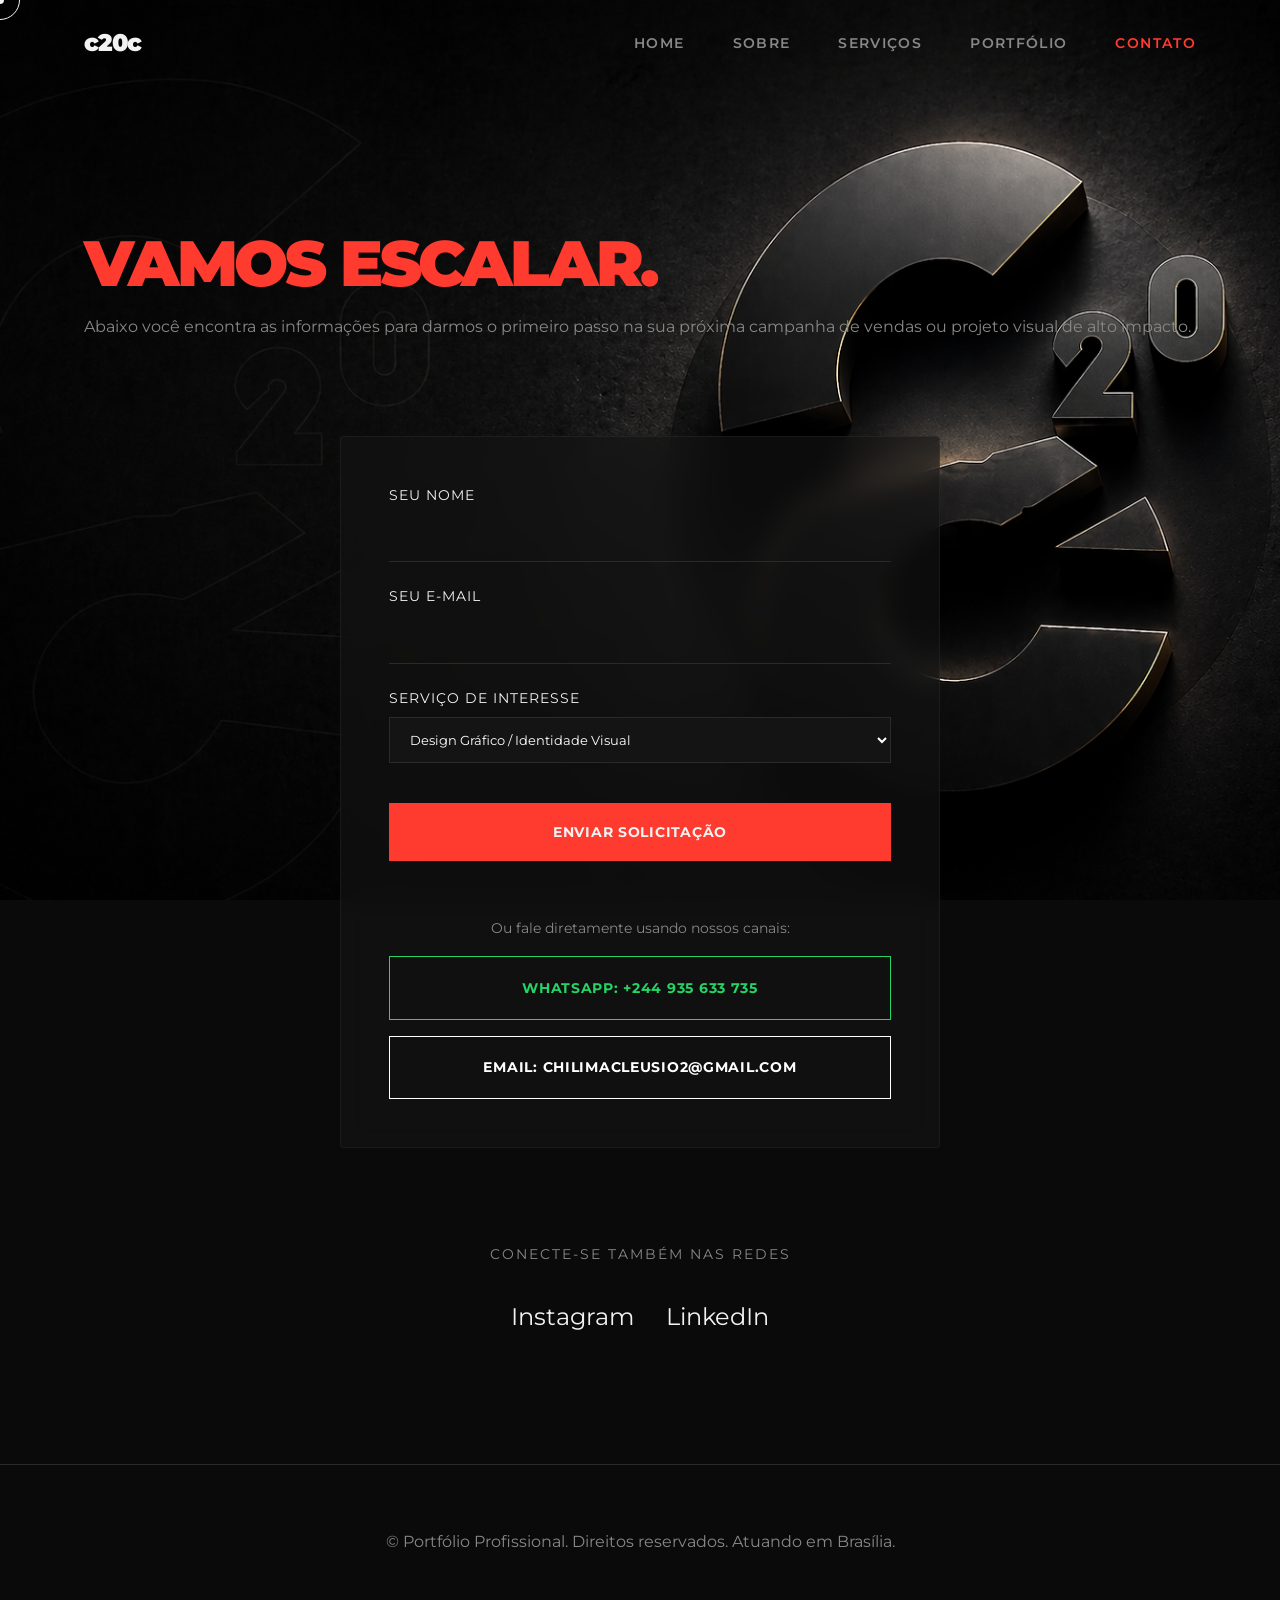
==== contato.html @ b5552719 "Convert PHP project to pure HTML for Vercel deployment" ====
<!DOCTYPE html>
<html lang="pt-BR">
<head>
    <meta charset="UTF-8">
    <meta name="viewport" content="width=device-width, initial-scale=1.0">
    <title>Portfólio Profissional | Design, Vídeo e Tráfego</title>
    <link rel="stylesheet" href="assets/css/style.css">
</head>
<body>

<!-- Custom Cursor Elements -->
<div class="cursor-dot"></div>
<div class="cursor-outline"></div>

<header id="main-header">
    <div class="container nav-container">
        <a href="index.html" class="logo">c20c</a>
        <button class="mobile-toggle" aria-label="Abrir menu">
            <span></span><span></span><span></span>
        </button>
        <nav class="nav-menu">
            <ul>
                <li><a href="index.php" class="">Home</a></li>
                <li><a href="sobre.html" class="">Sobre</a></li>
                <li><a href="servicos.html" class="">Serviços</a></li>
                <li><a href="portfolio.html" class="">Portfólio</a></li>
                <li><a href="contato.html" class="active">Contato</a></li>
            </ul>
        </nav>
    </div>
</header>
<main>



<section class="section">
    <div class="container" style="padding-top: 100px;">
        <h1 class="oversized-text" style="color: var(--accent);">Vamos Escalar.</h1>
        <p>Abaixo você encontra as informações para darmos o primeiro passo na sua próxima campanha de vendas ou projeto visual de alto impacto.</p>

        <div style="display: grid; grid-template-columns: 1fr; gap: 4rem; padding-top: 4rem;">
            <!-- Formulário Contato Custom -->
            <div class="glass-panel" style="padding: 3rem; max-width: 600px; margin: 0 auto; width: 100%;">
                <form action="#" method="POST" style="display: flex; flex-direction: column; gap: 1.5rem;">
                    
                    <div style="display: flex; flex-direction: column; gap: 0.5rem;">
                        <label for="nome" style="font-family: var(--font-heading); font-size: 0.85rem; text-transform: uppercase; letter-spacing: 1px; color: var(--text-main);">Seu Nome</label>
                        <input type="text" id="nome" name="nome" required style="background: transparent; border: none; border-bottom: 1px solid var(--border-color); padding: 0.8rem 0; color: #fff; font-family: var(--font-body); font-size: 1.1rem; outline: none; transition: var(--transition-smooth);">
                    </div>

                    <div style="display: flex; flex-direction: column; gap: 0.5rem;">
                        <label for="email" style="font-family: var(--font-heading); font-size: 0.85rem; text-transform: uppercase; letter-spacing: 1px; color: var(--text-main);">Seu E-mail</label>
                        <input type="email" id="email" name="email" required style="background: transparent; border: none; border-bottom: 1px solid var(--border-color); padding: 0.8rem 0; color: #fff; font-family: var(--font-body); font-size: 1.1rem; outline: none; transition: var(--transition-smooth);">
                    </div>

                    <div style="display: flex; flex-direction: column; gap: 0.5rem;">
                        <label for="interesse" style="font-family: var(--font-heading); font-size: 0.85rem; text-transform: uppercase; letter-spacing: 1px; color: var(--text-main);">Serviço de Interesse</label>
                        <select id="interesse" name="interesse" style="background: var(--bg-panel); border: 1px solid var(--border-color); padding: 0.8rem 1rem; color: #fff; font-family: var(--font-heading); outline: none;">
                            <option value="design">Design Gráfico / Identidade Visual</option>
                            <option value="video">Videomaker / Edição</option>
                            <option value="trafego">Gestão de Tráfego Pago / Escala</option>
                            <option value="consultoria">Consultoria Geral</option>
                        </select>
                    </div>

                    <button type="submit" class="btn" style="margin-top: 1rem; width: 100%;">Enviar Solicitação</button>
                    
                    <div style="text-align: center; margin-top: 2rem;">
                        <p style="font-size: 0.9rem; margin-bottom: 1rem;">Ou fale diretamente usando nossos canais:</p>
                        <a href="https://wa.me/244935633735" target="_blank" class="btn btn-secondary" style="border-color: #25D366; color: #25D366; width: 100%; display: inline-block; margin-bottom: 1rem;">WhatsApp: +244 935 633 735</a>
                        <a href="mailto:chilimacleusio2@gmail.com" class="btn btn-secondary" style="border-color: #fff; color: #fff; width: 100%; display: inline-block;">Email: chilimacleusio2@gmail.com</a>
                    </div>
                </form>
            </div>
            
            <div style="text-align: center; margin-top: 2rem;">
                <p style="font-family: var(--font-heading); font-size: 0.85rem; text-transform: uppercase; letter-spacing: 2px;">Conecte-se também nas redes</p>
                <div style="display: flex; justify-content: center; gap: 2rem; margin-top: 1rem;">
                    <a href="#" style="color: var(--text-main); font-size: 1.5rem; text-decoration: none; font-family: var(--font-heading);">Instagram</a>
                    <a href="#" style="color: var(--text-main); font-size: 1.5rem; text-decoration: none; font-family: var(--font-heading);">LinkedIn</a>
                </div>
            </div>
            
        </div>
    </div>
</section>

<!-- Adicionando focus effect basico aos inputs no CSS in-line (usando style.css proximo projeto) -->
<style>
input:focus {
    border-bottom: 1px solid var(--accent) !important;
}
</style>



</main>
<footer>
    <div class="container">
        <p>&copy; <?php echo date('Y'); ?> Portfólio Profissional. Direitos reservados. Atuando em Brasília.</p>
    </div>
</footer>

<script src="assets/js/main.js"></script>
</body>
</html>
---- assets/css/style.css ----
@import url('https://fonts.googleapis.com/css2?family=Cormorant+Garamond:wght@300;400;600&family=Montserrat:wght@300;400;700;900&display=swap');

html {
  scroll-behavior: smooth;
}

:root {
  /* Dark Premium Palette (No Neon) */
  --bg-dark: #0A0A0A;
  --bg-panel: #141414;
  --text-main: #F2F2F2;
  --text-muted: #888888;
  --accent: #FF3B30; /* Red/Orange agressivo para conversão */
  --border-color: #2A2A2A;
  
  /* Typography */
  --font-heading: 'Montserrat', sans-serif;
  --font-body: 'Montserrat', sans-serif;
  
  /* Transitions */
  --transition-smooth: all 0.4s cubic-bezier(0.25, 0.46, 0.45, 0.94);
  --glass-bg: rgba(20, 20, 20, 0.6);
  --glass-border: rgba(255, 255, 255, 0.05);
}

@keyframes pulse {
  0%, 100% { opacity: 1; transform: translateX(0); }
  50% { opacity: 0.5; transform: translateX(5px); }
}

* {
  margin: 0;
  padding: 0;
  box-sizing: border-box;
}

body {
  background-color: var(--bg-dark);
  background-image: url('../images/bg-c20c.png'); /* Imagem cobrindo o site todo */
  background-size: cover;
  background-position: center;
  background-attachment: fixed;
  color: var(--text-main);
  font-family: var(--font-body);
  font-size: 1rem;
  line-height: 1.6;
  overflow-x: hidden;
  /* Custom Cursor Base */
  cursor: none;
}

.cursor-dot {
  width: 8px;
  height: 8px;
  background-color: var(--text-main);
}

.cursor-outline {
  width: 40px;
  height: 40px;
  border: 1px solid var(--text-main);
}

.cursor-dot, .cursor-outline {
  position: fixed;
  top: 0;
  left: 0;
  transform: translate(-50%, -50%);
  border-radius: 50%;
  z-index: 9999;
  pointer-events: none;
  transition: transform 0.15s ease-out, background-color 0.15s;
}

/* Horizontal Scroll Utilities for Servicos */
.h-scroll-container {
  display: flex;
  overflow-x: auto;
  scroll-snap-type: x mandatory;
  -webkit-overflow-scrolling: touch;
  gap: 2rem;
  padding: 4rem 5%;
  /* Hide scrollbar */
  scrollbar-width: none;
}
.h-scroll-container::-webkit-scrollbar {
  display: none;
}
.scroll-item {
  scroll-snap-align: center;
  flex: 0 0 calc(100vw - 10%); /* mostly full width minus padding */
  max-width: 900px;
  display: flex;
  flex-direction: column;
}
@media (min-width: 1024px) {
  .scroll-item {
    flex-direction: row;
    flex: 0 0 80vw;
    align-items: center;
    gap: 4rem;
  }
}
.oversized-text {
  font-family: var(--font-heading);
  letter-spacing: -0.02em;
  font-weight: 700;
  line-height: 1.1;
  text-transform: uppercase;
}

.oversized-text {
  font-size: clamp(2rem, 5vw, 4.5rem);
  font-weight: 900;
  letter-spacing: -0.05em;
  color: var(--text-main);
  margin-bottom: 1rem;
}

p {
  color: var(--text-muted);
  margin-bottom: 2rem;
  font-size: clamp(1rem, 1.2vw, 1.15rem);
}

/* Glassmorphism & Cards */
.glass-panel {
  background: var(--glass-bg);
  backdrop-filter: blur(12px);
  -webkit-backdrop-filter: blur(12px);
  border: 1px solid var(--glass-border);
  border-radius: 4px;
}

/* Layout Utilities */
.container {
  width: 90%;
  max-width: 1400px;
  margin: 0 auto;
  padding: 0 20px;
}

.section {
  padding: 8rem 0;
  position: relative;
}

/* Navigation & Mobile Menu */
header {
  position: fixed;
  top: 0;
  width: 100%;
  z-index: 1000;
  padding: 1.5rem 0;
  background: transparent;
  transition: var(--transition-smooth);
}

header.scrolled {
  background: var(--glass-bg);
  backdrop-filter: blur(20px);
  border-bottom: 1px solid var(--glass-border);
}

.nav-container {
  display: flex;
  justify-content: space-between;
  align-items: center;
}

.logo {
  font-family: var(--font-heading);
  font-size: 1.5rem;
  font-weight: 900;
  text-decoration: none;
  color: var(--text-main);
  letter-spacing: -0.05em;
  position: relative;
  z-index: 1001; /* Above mobile menu */
}

/* Hero Section */
.hero-section {
  position: relative;
  z-index: 1;
}

.hero-section::before {
  content: '';
  position: absolute;
  top: 0;
  left: 0;
  width: 100%;
  height: 100%;
  /* Gradiente escuro na esquerda para dar leitura ao texto, ficando mais transparente na direita */
  background: linear-gradient(to right, rgba(10,10,10,0.95) 0%, rgba(10,10,10,0.7) 45%, rgba(10,10,10,0.2) 100%);
  z-index: -1;
}

.hero-content {
  position: relative;
  z-index: 2;
}

.nav-menu {
  display: flex;
}

nav ul {
  display: flex;
  list-style: none;
  gap: 3rem;
}

nav a {
  text-decoration: none;
  color: var(--text-muted);
  font-family: var(--font-heading);
  font-size: 0.85rem;
  font-weight: 600;
  text-transform: uppercase;
  letter-spacing: 0.1em;
  transition: var(--transition-smooth);
}

nav a:hover, nav a.active {
  color: var(--accent);
}

/* Mobile Toggle */
.mobile-toggle {
  display: none;
  flex-direction: column;
  gap: 6px;
  background: none;
  border: none;
  cursor: pointer;
  z-index: 1001;
  padding: 5px;
}

.mobile-toggle span {
  width: 30px;
  height: 2px;
  background-color: var(--text-main);
  transition: var(--transition-smooth);
}

.mobile-toggle.active span:nth-child(1) {
  transform: translateY(8px) rotate(45deg);
}

.mobile-toggle.active span:nth-child(2) {
  opacity: 0;
}

.mobile-toggle.active span:nth-child(3) {
  transform: translateY(-8px) rotate(-45deg);
}

@media (max-width: 768px) {
  .mobile-toggle {
    display: flex;
  }
  
  .nav-menu {
    position: fixed;
    top: 0;
    right: -100%;
    width: 100vw;
    height: 100vh;
    background: var(--bg-dark);
    flex-direction: column;
    justify-content: center;
    align-items: center;
    transition: right 0.4s cubic-bezier(0.77, 0, 0.175, 1);
  }
  
  .nav-menu.active {
    right: 0;
  }
  
  nav ul {
    flex-direction: column;
    align-items: center;
    gap: 2rem;
  }
  
  nav a {
    font-size: 1.5rem;
  }
  
  .hide-mobile {
    display: none;
  }
  
  .services-nav-header {
    flex-direction: column !important;
    align-items: flex-start !important;
    gap: 1.5rem !important;
  }
  
  .nav-btn {
    padding: 0.8rem 1.2rem !important;
    font-size: 1.2rem !important;
  }
}

/* Animations Scroll Reveal */
.animate-on-scroll {
  opacity: 0;
  transform: translateY(30px);
  transition: opacity 0.8s ease-out, transform 0.8s cubic-bezier(0.25, 0.46, 0.45, 0.94);
  will-change: opacity, transform;
}

.animate-on-scroll.visible {
  opacity: 1;
  transform: translateY(0);
}

/* Base Buttons */
.btn {
  display: inline-block;
  padding: 1.2rem 2.5rem;
  font-family: var(--font-heading);
  font-weight: 700;
  text-transform: uppercase;
  letter-spacing: 0.05em;
  text-decoration: none;
  font-size: 0.9rem;
  color: var(--text-main);
  background-color: var(--accent);
  border: 1px solid var(--accent);
  transition: var(--transition-smooth);
  cursor: pointer;
  text-align: center;
}

.btn-secondary {
  background-color: transparent;
  color: var(--text-main);
  border-color: var(--text-main);
}

.btn:hover {
  background-color: transparent;
  color: var(--accent);
}

.btn-secondary:hover {
  background-color: var(--text-main);
  color: var(--bg-dark);
}

.btn-giant {
  font-size: 1.2rem;
  padding: 1.5rem 3rem;
  width: 100%;
  max-width: 600px;
}

.services-nav-header {
  display: flex; 
  align-items: center; 
  justify-content: space-between; 
  margin-top: 2rem; 
  border-bottom: 1px solid var(--border-color); 
  padding-bottom: 1rem;
}

.nav-btn {
  padding: 0.5rem 1.5rem; 
  font-size: 1.2rem;
}

/* Footer */
footer {
  border-top: 1px solid var(--border-color);
  padding: 4rem 0;
  text-align: center;
  font-family: var(--font-heading);
  font-size: 0.9rem;
  color: var(--text-muted);
}
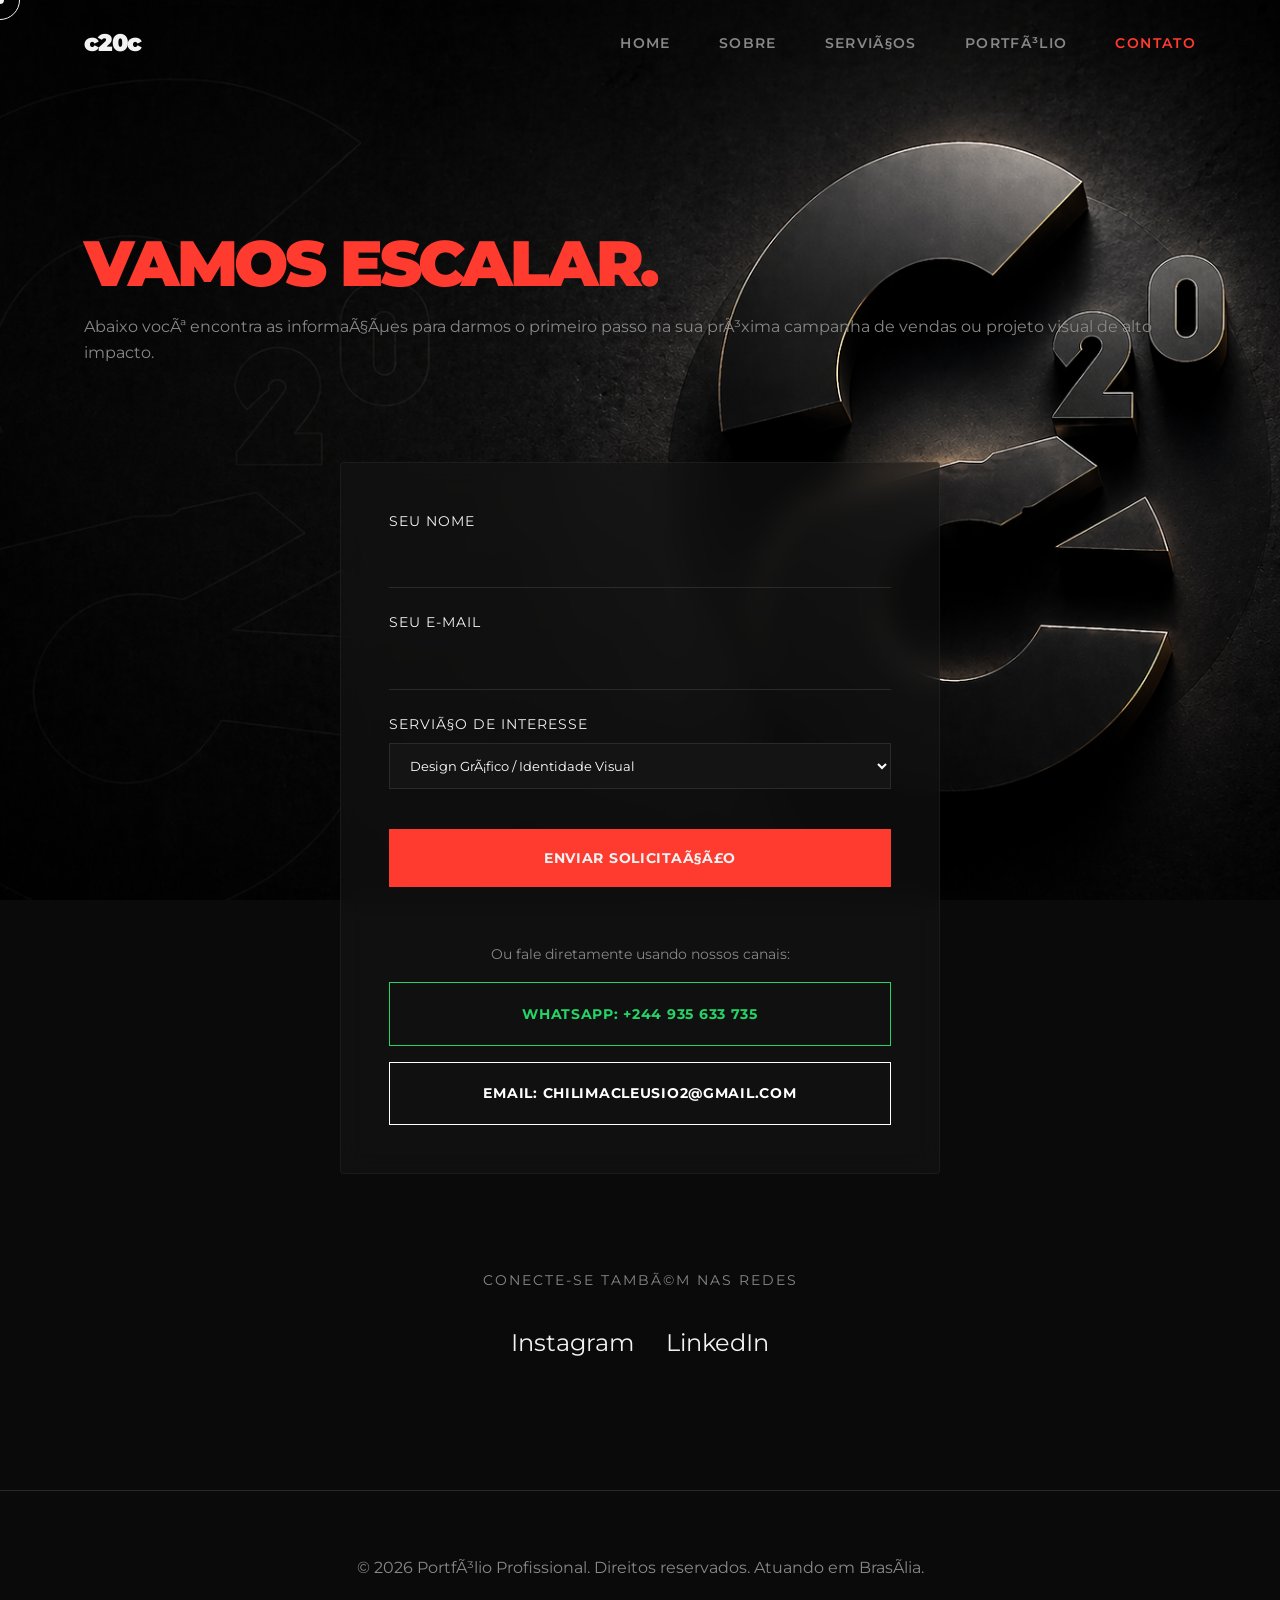
==== commit 1028cae8: "Fix trailing PHP links and date snippet" ====
--- a/contato.html
+++ b/contato.html
@@ -1,9 +1,9 @@
-<!DOCTYPE html>
+﻿<!DOCTYPE html>
 <html lang="pt-BR">
 <head>
     <meta charset="UTF-8">
     <meta name="viewport" content="width=device-width, initial-scale=1.0">
-    <title>Portfólio Profissional | Design, Vídeo e Tráfego</title>
+    <title>PortfÃ³lio Profissional | Design, VÃ­deo e TrÃ¡fego</title>
     <link rel="stylesheet" href="assets/css/style.css">
 </head>
 <body>
@@ -20,10 +20,10 @@
         </button>
         <nav class="nav-menu">
             <ul>
-                <li><a href="index.php" class="">Home</a></li>
+                <li><a href="index.html" class="">Home</a></li>
                 <li><a href="sobre.html" class="">Sobre</a></li>
-                <li><a href="servicos.html" class="">Serviços</a></li>
-                <li><a href="portfolio.html" class="">Portfólio</a></li>
+                <li><a href="servicos.html" class="">ServiÃ§os</a></li>
+                <li><a href="portfolio.html" class="">PortfÃ³lio</a></li>
                 <li><a href="contato.html" class="active">Contato</a></li>
             </ul>
         </nav>
@@ -36,10 +36,10 @@
 <section class="section">
     <div class="container" style="padding-top: 100px;">
         <h1 class="oversized-text" style="color: var(--accent);">Vamos Escalar.</h1>
-        <p>Abaixo você encontra as informações para darmos o primeiro passo na sua próxima campanha de vendas ou projeto visual de alto impacto.</p>
+        <p>Abaixo vocÃª encontra as informaÃ§Ãµes para darmos o primeiro passo na sua prÃ³xima campanha de vendas ou projeto visual de alto impacto.</p>
 
         <div style="display: grid; grid-template-columns: 1fr; gap: 4rem; padding-top: 4rem;">
-            <!-- Formulário Contato Custom -->
+            <!-- FormulÃ¡rio Contato Custom -->
             <div class="glass-panel" style="padding: 3rem; max-width: 600px; margin: 0 auto; width: 100%;">
                 <form action="#" method="POST" style="display: flex; flex-direction: column; gap: 1.5rem;">
                     
@@ -54,16 +54,16 @@
                     </div>
 
                     <div style="display: flex; flex-direction: column; gap: 0.5rem;">
-                        <label for="interesse" style="font-family: var(--font-heading); font-size: 0.85rem; text-transform: uppercase; letter-spacing: 1px; color: var(--text-main);">Serviço de Interesse</label>
+                        <label for="interesse" style="font-family: var(--font-heading); font-size: 0.85rem; text-transform: uppercase; letter-spacing: 1px; color: var(--text-main);">ServiÃ§o de Interesse</label>
                         <select id="interesse" name="interesse" style="background: var(--bg-panel); border: 1px solid var(--border-color); padding: 0.8rem 1rem; color: #fff; font-family: var(--font-heading); outline: none;">
-                            <option value="design">Design Gráfico / Identidade Visual</option>
-                            <option value="video">Videomaker / Edição</option>
-                            <option value="trafego">Gestão de Tráfego Pago / Escala</option>
+                            <option value="design">Design GrÃ¡fico / Identidade Visual</option>
+                            <option value="video">Videomaker / EdiÃ§Ã£o</option>
+                            <option value="trafego">GestÃ£o de TrÃ¡fego Pago / Escala</option>
                             <option value="consultoria">Consultoria Geral</option>
                         </select>
                     </div>
 
-                    <button type="submit" class="btn" style="margin-top: 1rem; width: 100%;">Enviar Solicitação</button>
+                    <button type="submit" class="btn" style="margin-top: 1rem; width: 100%;">Enviar SolicitaÃ§Ã£o</button>
                     
                     <div style="text-align: center; margin-top: 2rem;">
                         <p style="font-size: 0.9rem; margin-bottom: 1rem;">Ou fale diretamente usando nossos canais:</p>
@@ -74,7 +74,7 @@
             </div>
             
             <div style="text-align: center; margin-top: 2rem;">
-                <p style="font-family: var(--font-heading); font-size: 0.85rem; text-transform: uppercase; letter-spacing: 2px;">Conecte-se também nas redes</p>
+                <p style="font-family: var(--font-heading); font-size: 0.85rem; text-transform: uppercase; letter-spacing: 2px;">Conecte-se tambÃ©m nas redes</p>
                 <div style="display: flex; justify-content: center; gap: 2rem; margin-top: 1rem;">
                     <a href="#" style="color: var(--text-main); font-size: 1.5rem; text-decoration: none; font-family: var(--font-heading);">Instagram</a>
                     <a href="#" style="color: var(--text-main); font-size: 1.5rem; text-decoration: none; font-family: var(--font-heading);">LinkedIn</a>
@@ -97,10 +97,11 @@
 </main>
 <footer>
     <div class="container">
-        <p>&copy; <?php echo date('Y'); ?> Portfólio Profissional. Direitos reservados. Atuando em Brasília.</p>
+        <p>&copy; 2026 PortfÃ³lio Profissional. Direitos reservados. Atuando em BrasÃ­lia.</p>
     </div>
 </footer>
 
 <script src="assets/js/main.js"></script>
 </body>
 </html>
+
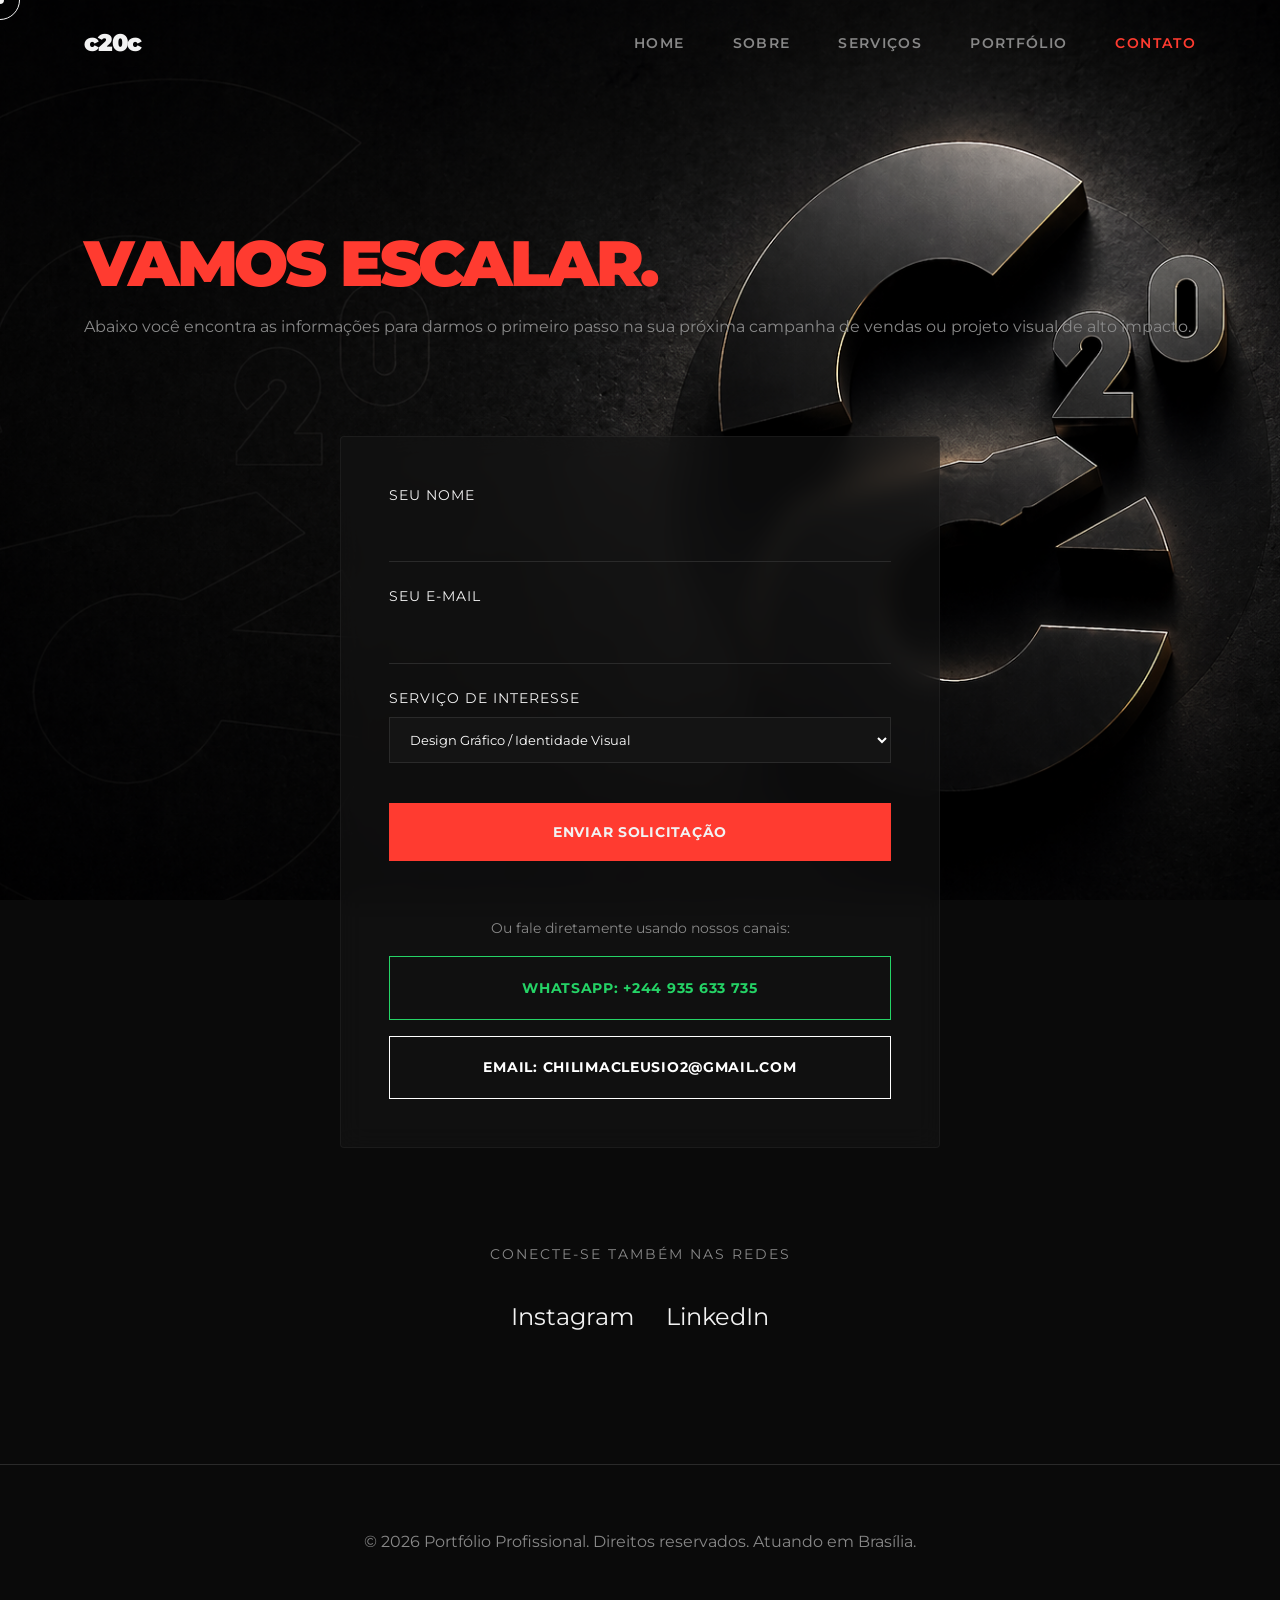
==== commit d506c5b8: "Fix UTF-8 encoding issue caused by powershell" ====
--- a/contato.html
+++ b/contato.html
@@ -1,9 +1,9 @@
-﻿<!DOCTYPE html>
+<!DOCTYPE html>
 <html lang="pt-BR">
 <head>
     <meta charset="UTF-8">
     <meta name="viewport" content="width=device-width, initial-scale=1.0">
-    <title>PortfÃ³lio Profissional | Design, VÃ­deo e TrÃ¡fego</title>
+    <title>Portfólio Profissional | Design, Vídeo e Tráfego</title>
     <link rel="stylesheet" href="assets/css/style.css">
 </head>
 <body>
@@ -22,8 +22,8 @@
             <ul>
                 <li><a href="index.html" class="">Home</a></li>
                 <li><a href="sobre.html" class="">Sobre</a></li>
-                <li><a href="servicos.html" class="">ServiÃ§os</a></li>
-                <li><a href="portfolio.html" class="">PortfÃ³lio</a></li>
+                <li><a href="servicos.html" class="">Serviços</a></li>
+                <li><a href="portfolio.html" class="">Portfólio</a></li>
                 <li><a href="contato.html" class="active">Contato</a></li>
             </ul>
         </nav>
@@ -36,10 +36,10 @@
 <section class="section">
     <div class="container" style="padding-top: 100px;">
         <h1 class="oversized-text" style="color: var(--accent);">Vamos Escalar.</h1>
-        <p>Abaixo vocÃª encontra as informaÃ§Ãµes para darmos o primeiro passo na sua prÃ³xima campanha de vendas ou projeto visual de alto impacto.</p>
+        <p>Abaixo você encontra as informações para darmos o primeiro passo na sua próxima campanha de vendas ou projeto visual de alto impacto.</p>
 
         <div style="display: grid; grid-template-columns: 1fr; gap: 4rem; padding-top: 4rem;">
-            <!-- FormulÃ¡rio Contato Custom -->
+            <!-- Formulário Contato Custom -->
             <div class="glass-panel" style="padding: 3rem; max-width: 600px; margin: 0 auto; width: 100%;">
                 <form action="#" method="POST" style="display: flex; flex-direction: column; gap: 1.5rem;">
                     
@@ -54,16 +54,16 @@
                     </div>
 
                     <div style="display: flex; flex-direction: column; gap: 0.5rem;">
-                        <label for="interesse" style="font-family: var(--font-heading); font-size: 0.85rem; text-transform: uppercase; letter-spacing: 1px; color: var(--text-main);">ServiÃ§o de Interesse</label>
+                        <label for="interesse" style="font-family: var(--font-heading); font-size: 0.85rem; text-transform: uppercase; letter-spacing: 1px; color: var(--text-main);">Serviço de Interesse</label>
                         <select id="interesse" name="interesse" style="background: var(--bg-panel); border: 1px solid var(--border-color); padding: 0.8rem 1rem; color: #fff; font-family: var(--font-heading); outline: none;">
-                            <option value="design">Design GrÃ¡fico / Identidade Visual</option>
-                            <option value="video">Videomaker / EdiÃ§Ã£o</option>
-                            <option value="trafego">GestÃ£o de TrÃ¡fego Pago / Escala</option>
+                            <option value="design">Design Gráfico / Identidade Visual</option>
+                            <option value="video">Videomaker / Edição</option>
+                            <option value="trafego">Gestão de Tráfego Pago / Escala</option>
                             <option value="consultoria">Consultoria Geral</option>
                         </select>
                     </div>
 
-                    <button type="submit" class="btn" style="margin-top: 1rem; width: 100%;">Enviar SolicitaÃ§Ã£o</button>
+                    <button type="submit" class="btn" style="margin-top: 1rem; width: 100%;">Enviar Solicitação</button>
                     
                     <div style="text-align: center; margin-top: 2rem;">
                         <p style="font-size: 0.9rem; margin-bottom: 1rem;">Ou fale diretamente usando nossos canais:</p>
@@ -74,7 +74,7 @@
             </div>
             
             <div style="text-align: center; margin-top: 2rem;">
-                <p style="font-family: var(--font-heading); font-size: 0.85rem; text-transform: uppercase; letter-spacing: 2px;">Conecte-se tambÃ©m nas redes</p>
+                <p style="font-family: var(--font-heading); font-size: 0.85rem; text-transform: uppercase; letter-spacing: 2px;">Conecte-se também nas redes</p>
                 <div style="display: flex; justify-content: center; gap: 2rem; margin-top: 1rem;">
                     <a href="#" style="color: var(--text-main); font-size: 1.5rem; text-decoration: none; font-family: var(--font-heading);">Instagram</a>
                     <a href="#" style="color: var(--text-main); font-size: 1.5rem; text-decoration: none; font-family: var(--font-heading);">LinkedIn</a>
@@ -97,11 +97,10 @@
 </main>
 <footer>
     <div class="container">
-        <p>&copy; 2026 PortfÃ³lio Profissional. Direitos reservados. Atuando em BrasÃ­lia.</p>
+        <p>&copy; 2026 Portfólio Profissional. Direitos reservados. Atuando em Brasília.</p>
     </div>
 </footer>
 
 <script src="assets/js/main.js"></script>
 </body>
 </html>
-
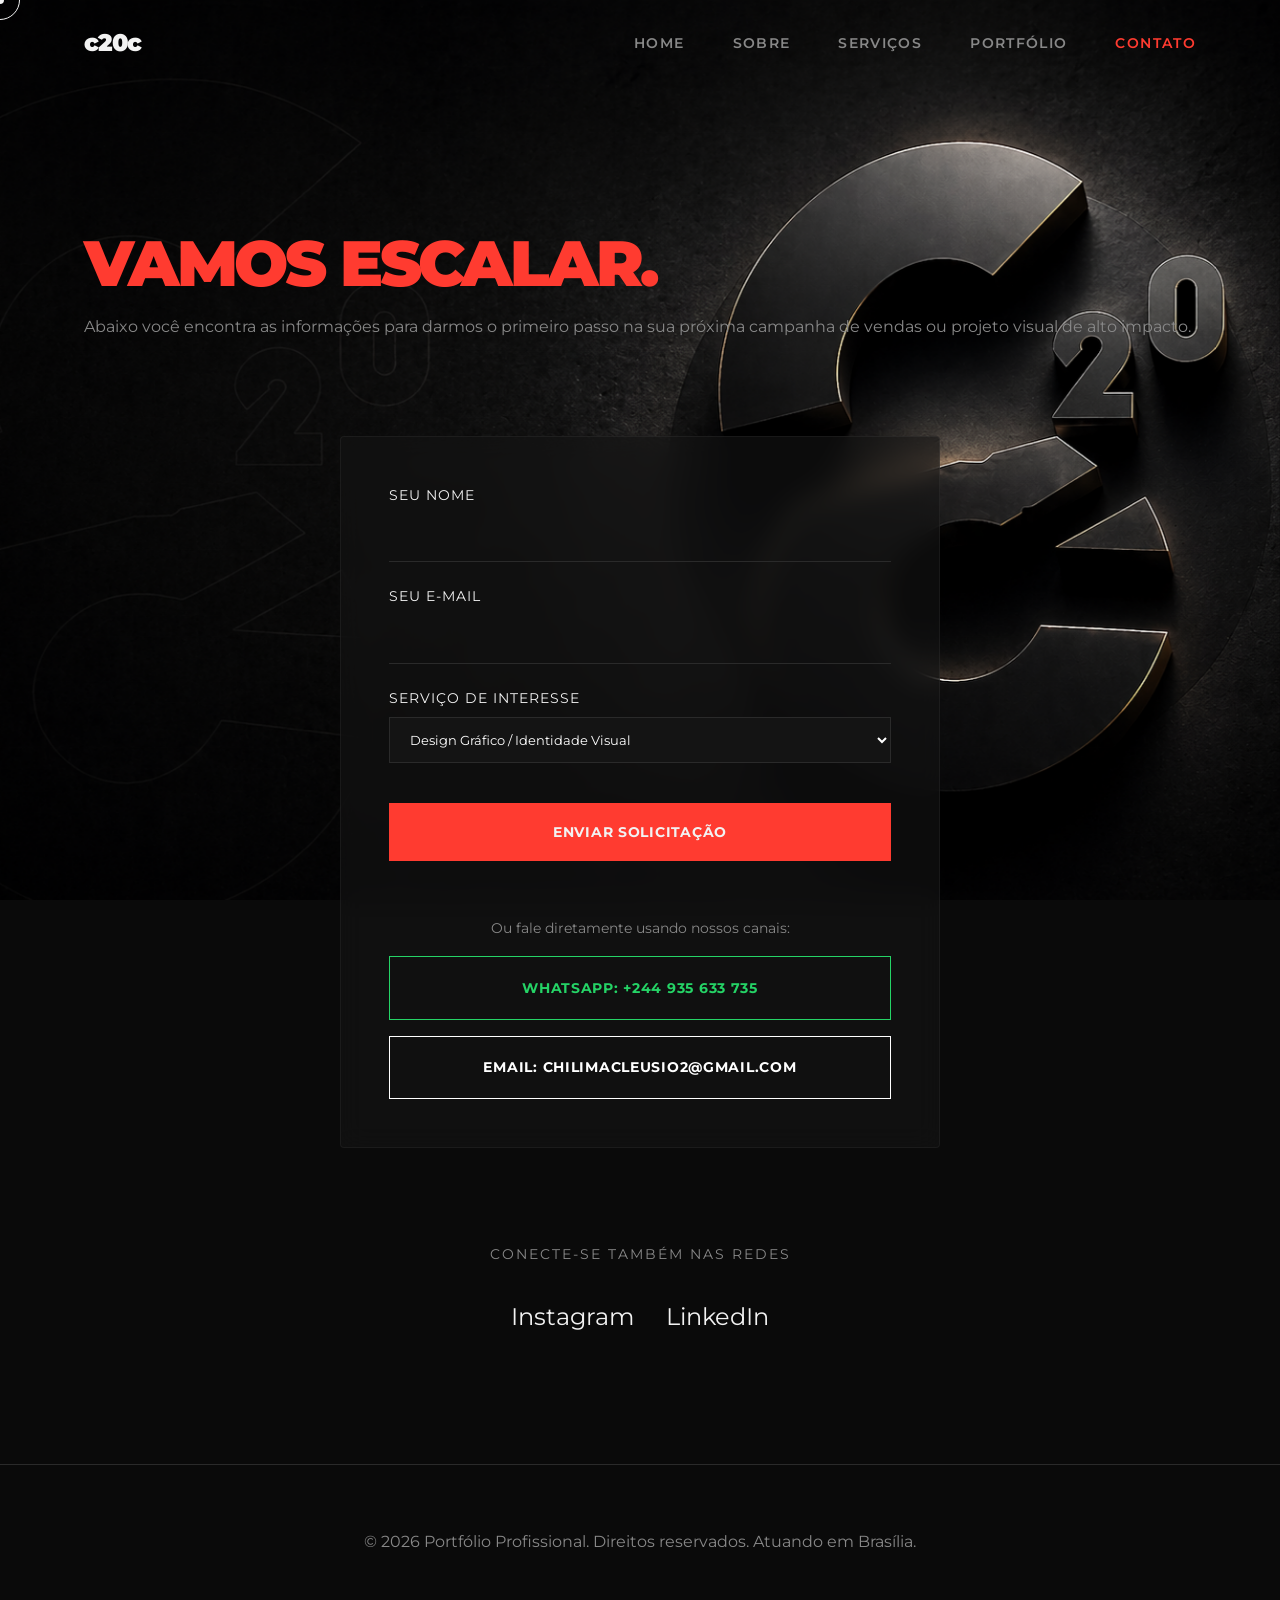
==== commit a1bd7df0: "Optimize background for mobile rendering and add smooth loading animation" ====
--- a/contato.html
+++ b/contato.html
@@ -5,8 +5,13 @@
     <meta name="viewport" content="width=device-width, initial-scale=1.0">
     <title>Portfólio Profissional | Design, Vídeo e Tráfego</title>
     <link rel="stylesheet" href="assets/css/style.css">
+    <!-- Otimização de Carregamento -->
+    <link rel="preload" as="image" href="assets/images/bg-c20c.png">
 </head>
 <body>
+
+<!-- Background Global Responsivo -->
+<div class="global-bg"></div>
 
 <!-- Custom Cursor Elements -->
 <div class="cursor-dot"></div>
--- a/assets/css/style.css
+++ b/assets/css/style.css
@@ -36,10 +36,6 @@
 
 body {
   background-color: var(--bg-dark);
-  background-image: url('../images/bg-c20c.png'); /* Imagem cobrindo o site todo */
-  background-size: cover;
-  background-position: center;
-  background-attachment: fixed;
   color: var(--text-main);
   font-family: var(--font-body);
   font-size: 1rem;
@@ -47,6 +43,35 @@
   overflow-x: hidden;
   /* Custom Cursor Base */
   cursor: none;
+}
+
+/* Global Background Fix for Mobile & Smooth Load */
+.global-bg {
+  position: fixed;
+  top: 0;
+  left: 0;
+  width: 100vw;
+  height: 100vh;
+  background-image: url('../images/bg-c20c.png');
+  background-size: cover;
+  background-position: center;
+  background-repeat: no-repeat;
+  z-index: -999;
+  pointer-events: none;
+  opacity: 0;
+  animation: bgFadeIn 1.5s cubic-bezier(0.25, 0.46, 0.45, 0.94) forwards;
+}
+
+@keyframes bgFadeIn {
+  from { opacity: 0; transform: scale(1.05); }
+  to { opacity: 1; transform: scale(1); }
+}
+
+@media (max-width: 768px) {
+  .global-bg {
+    /* Ajusta a posição no mobile para o logo não sumir e nem quebrar o aspecto */
+    background-position: 80% center;
+  }
 }
 
 .cursor-dot {
